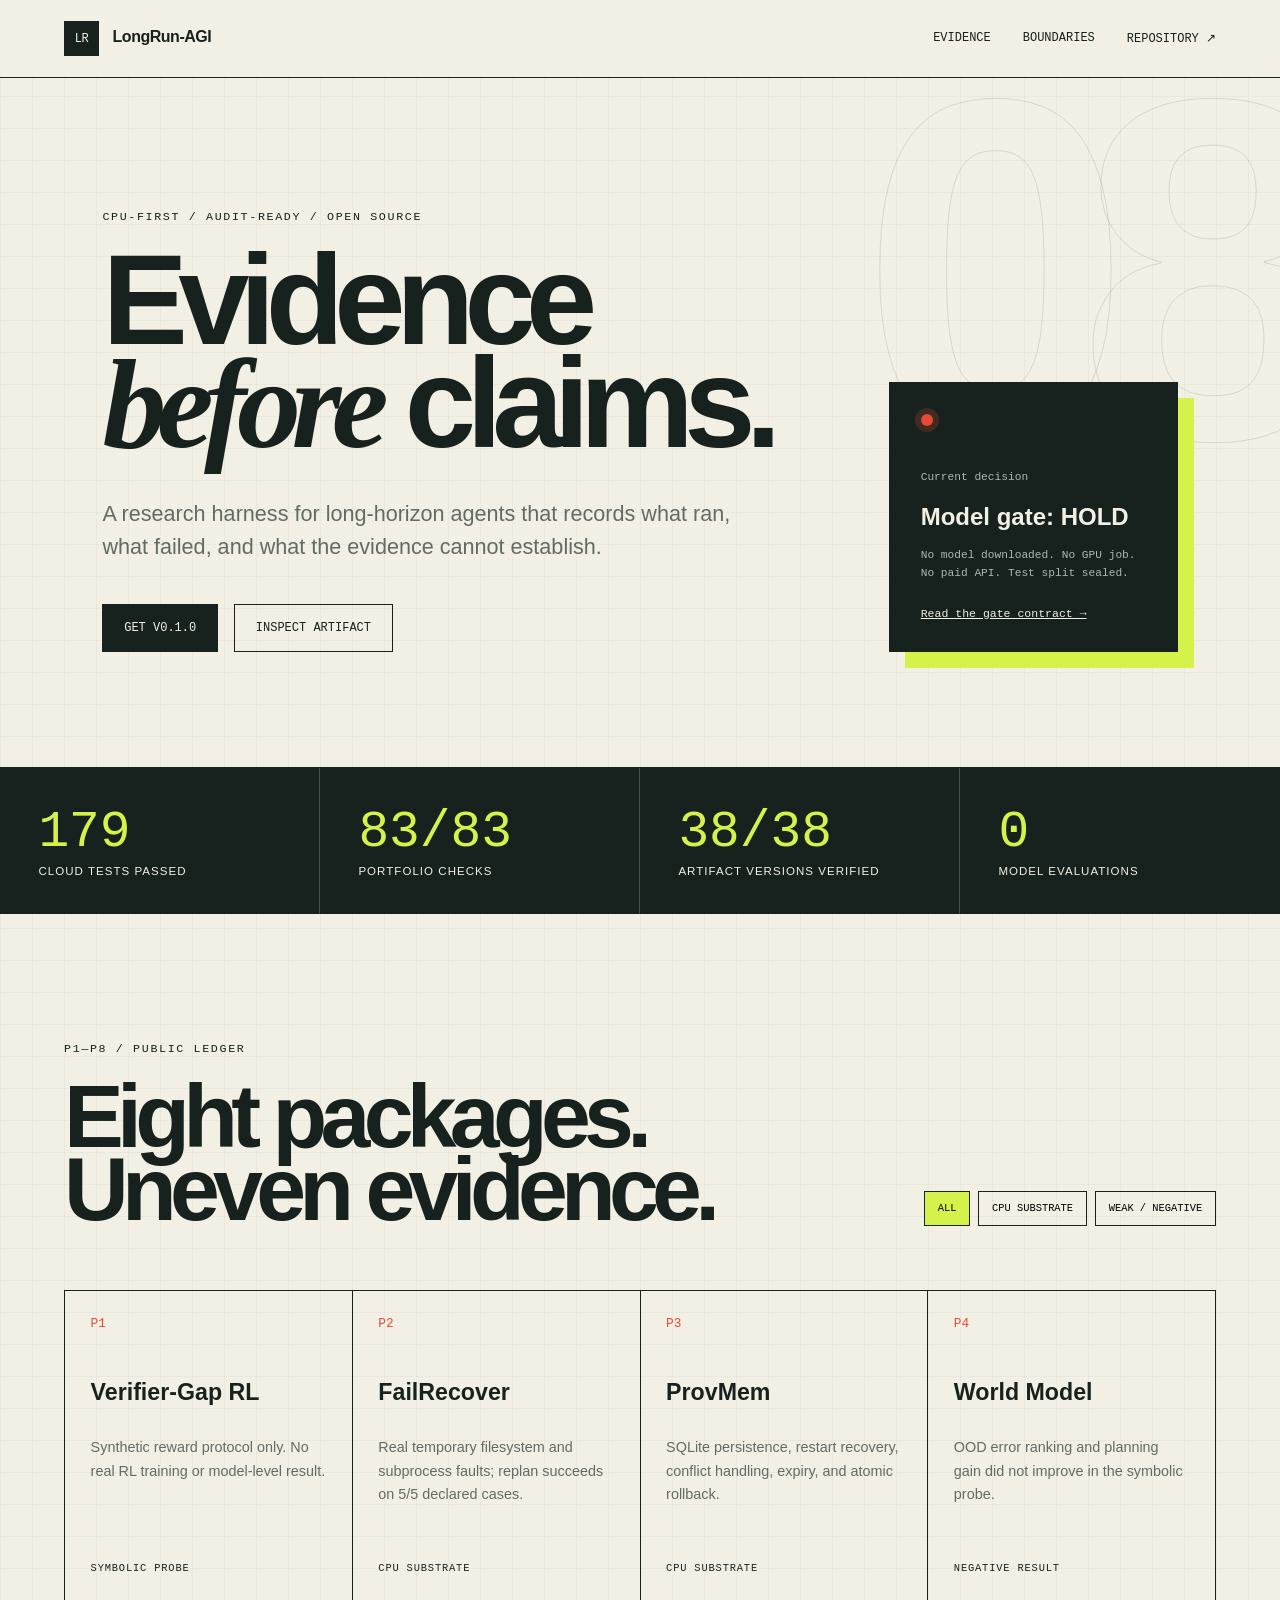
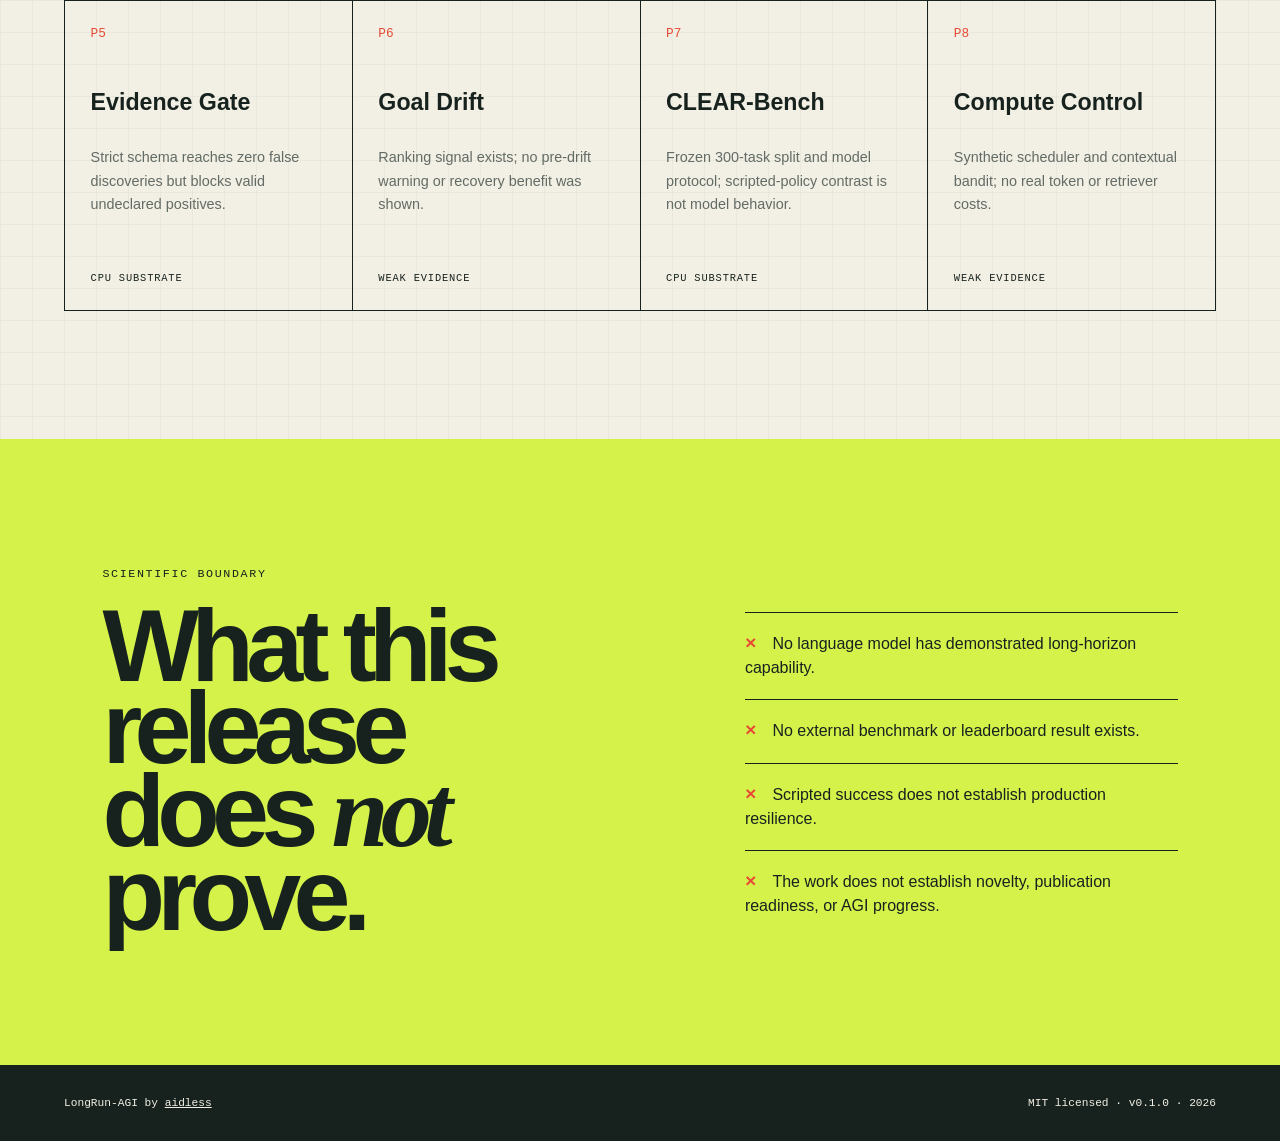
==== docs/index.html @ d06edd18 "docs: publish evidence dashboard and release governance" ====
<!doctype html>
<html lang="en">
<head>
  <meta charset="utf-8">
  <meta name="viewport" content="width=device-width, initial-scale=1">
  <meta name="description" content="Auditable evidence ledger for the LongRun-AGI CPU-first research harness.">
  <title>LongRun-AGI — Evidence before claims</title>
  <link rel="stylesheet" href="assets/site.css">
  <script src="assets/site.js" defer></script>
</head>
<body>
  <a class="skip-link" href="#main-content">Skip to evidence</a>
  <header class="site-header">
    <a class="wordmark" href="./" aria-label="LongRun-AGI home"><span>LR</span> LongRun-AGI</a>
    <nav aria-label="Primary navigation">
      <a href="#ledger">Evidence</a><a href="#boundary">Boundaries</a>
      <a href="https://github.com/aidless/longrun-agi">Repository ↗</a>
    </nav>
  </header>

  <main id="main-content">
    <section class="hero" aria-labelledby="hero-title">
      <div class="hero-copy">
        <p class="eyebrow">CPU-FIRST / AUDIT-READY / OPEN SOURCE</p>
        <h1 id="hero-title">Evidence<br><em>before</em> claims.</h1>
        <p class="dek">A research harness for long-horizon agents that records what ran, what failed, and what the evidence cannot establish.</p>
        <div class="hero-actions">
          <a class="button primary" href="https://github.com/aidless/longrun-agi/releases/tag/v0.1.0">Get v0.1.0</a>
          <a class="button" href="../artifacts/portfolio-v4/v1/artifact.json">Inspect artifact</a>
        </div>
      </div>
      <aside class="gate-card" aria-label="Current model gate">
        <div class="signal" aria-hidden="true"></div>
        <p>Current decision</p><strong>Model gate: HOLD</strong>
        <span>No model downloaded. No GPU job. No paid API. Test split sealed.</span>
        <a href="../MODEL-GATE.md">Read the gate contract →</a>
      </aside>
    </section>

    <section class="proof-strip" aria-label="Verification summary">
      <article><strong>179</strong><span>cloud tests passed</span></article>
      <article><strong>83/83</strong><span>portfolio checks</span></article>
      <article><strong>38/38</strong><span>artifact versions verified</span></article>
      <article><strong>0</strong><span>model evaluations</span></article>
    </section>

    <section class="ledger" id="ledger" aria-labelledby="ledger-title">
      <div class="section-heading">
        <div><p class="eyebrow">P1—P8 / PUBLIC LEDGER</p><h2 id="ledger-title">Eight packages.<br>Uneven evidence.</h2></div>
        <div class="filters" aria-label="Evidence filters">
          <button class="active" type="button" data-filter="all">All</button>
          <button type="button" data-filter="substrate">CPU substrate</button>
          <button type="button" data-filter="weak">Weak / negative</button>
        </div>
      </div>
      <div class="package-grid">
        <article class="package" data-package="P1" data-kind="weak"><span>P1</span><h3>Verifier-Gap RL</h3><p>Synthetic reward protocol only. No real RL training or model-level result.</p><b>SYMBOLIC PROBE</b></article>
        <article class="package" data-package="P2" data-kind="substrate"><span>P2</span><h3>FailRecover</h3><p>Real temporary filesystem and subprocess faults; replan succeeds on 5/5 declared cases.</p><b>CPU SUBSTRATE</b></article>
        <article class="package" data-package="P3" data-kind="substrate"><span>P3</span><h3>ProvMem</h3><p>SQLite persistence, restart recovery, conflict handling, expiry, and atomic rollback.</p><b>CPU SUBSTRATE</b></article>
        <article class="package" data-package="P4" data-kind="weak"><span>P4</span><h3>World Model</h3><p>OOD error ranking and planning gain did not improve in the symbolic probe.</p><b>NEGATIVE RESULT</b></article>
        <article class="package" data-package="P5" data-kind="substrate"><span>P5</span><h3>Evidence Gate</h3><p>Strict schema reaches zero false discoveries but blocks valid undeclared positives.</p><b>CPU SUBSTRATE</b></article>
        <article class="package" data-package="P6" data-kind="weak"><span>P6</span><h3>Goal Drift</h3><p>Ranking signal exists; no pre-drift warning or recovery benefit was shown.</p><b>WEAK EVIDENCE</b></article>
        <article class="package" data-package="P7" data-kind="substrate"><span>P7</span><h3>CLEAR-Bench</h3><p>Frozen 300-task split and model protocol; scripted-policy contrast is not model behavior.</p><b>CPU SUBSTRATE</b></article>
        <article class="package" data-package="P8" data-kind="weak"><span>P8</span><h3>Compute Control</h3><p>Synthetic scheduler and contextual bandit; no real token or retriever costs.</p><b>WEAK EVIDENCE</b></article>
      </div>
    </section>

    <section class="boundary" id="boundary" aria-labelledby="boundary-title">
      <div><p class="eyebrow">SCIENTIFIC BOUNDARY</p><h2 id="boundary-title">What this release<br>does <em>not</em> prove.</h2></div>
      <ul>
        <li>No language model has demonstrated long-horizon capability.</li>
        <li>No external benchmark or leaderboard result exists.</li>
        <li>Scripted success does not establish production resilience.</li>
        <li>The work does not establish novelty, publication readiness, or AGI progress.</li>
      </ul>
    </section>
  </main>

  <footer><span>LongRun-AGI by <a href="https://github.com/aidless">aidless</a></span><span>MIT licensed · v0.1.0 · 2026</span></footer>
</body>
</html>
---- docs/assets/site.css ----
:root{--ink:#17221e;--paper:#f2efe4;--acid:#d5f24b;--red:#e64a35;--line:#b8b9ae;--muted:#626b65;--mono:"IBM Plex Mono","Courier New",monospace;--sans:"Avenir Next","Trebuchet MS",sans-serif;--serif:Georgia,"Times New Roman",serif}
*{box-sizing:border-box}html{scroll-behavior:smooth}body{margin:0;color:var(--ink);background:var(--paper);font-family:var(--sans);background-image:linear-gradient(rgba(23,34,30,.035) 1px,transparent 1px),linear-gradient(90deg,rgba(23,34,30,.035) 1px,transparent 1px);background-size:32px 32px}a{color:inherit}.skip-link{position:fixed;left:1rem;top:-5rem;background:var(--acid);padding:.8rem;z-index:20}.skip-link:focus{top:1rem}.site-header{height:78px;border-bottom:1px solid var(--ink);display:flex;align-items:center;justify-content:space-between;padding:0 clamp(1.25rem,5vw,5rem);background:rgba(242,239,228,.9);backdrop-filter:blur(12px);position:sticky;top:0;z-index:10}.wordmark{font-weight:800;text-decoration:none;letter-spacing:-.03em}.wordmark span{display:inline-grid;place-items:center;background:var(--ink);color:var(--paper);width:35px;height:35px;margin-right:.6rem;font:500 .75rem var(--mono)}nav{display:flex;gap:2rem;font:500 .75rem var(--mono);text-transform:uppercase}nav a{text-decoration:none}nav a:hover{text-decoration:underline}.hero{min-height:690px;padding:clamp(4rem,9vw,8rem) clamp(1.25rem,8vw,9rem);display:grid;grid-template-columns:minmax(0,1.5fr) minmax(260px,.6fr);align-items:end;gap:4rem;border-bottom:1px solid var(--ink);position:relative;overflow:hidden}.hero:after{content:"08";position:absolute;right:-.03em;top:-.18em;font:700 clamp(15rem,38vw,34rem) var(--sans);letter-spacing:-.11em;color:transparent;-webkit-text-stroke:1px rgba(23,34,30,.12);z-index:-1}.eyebrow{font:500 .73rem var(--mono);letter-spacing:.14em;margin:0 0 1.5rem}.hero h1,.section-heading h2,.boundary h2{font-size:clamp(4rem,10vw,9rem);line-height:.81;letter-spacing:-.075em;margin:0}.hero h1 em,.boundary h2 em{font-family:var(--serif);font-weight:700}.dek{font-size:clamp(1rem,1.7vw,1.35rem);line-height:1.55;max-width:650px;margin:2.5rem 0;color:var(--muted)}.hero-actions{display:flex;gap:1rem;flex-wrap:wrap}.button{padding:1rem 1.3rem;border:1px solid var(--ink);font:500 .75rem var(--mono);text-transform:uppercase;text-decoration:none}.button.primary{background:var(--ink);color:var(--paper)}.button:hover{background:var(--acid);color:var(--ink)}.gate-card{background:var(--ink);color:var(--paper);padding:2rem;min-height:270px;display:flex;flex-direction:column;justify-content:flex-end;box-shadow:16px 16px 0 var(--acid)}.gate-card .signal{width:12px;height:12px;border-radius:50%;background:var(--red);box-shadow:0 0 0 6px rgba(230,74,53,.2);margin-bottom:auto}.gate-card p,.gate-card span{font:400 .7rem/1.6 var(--mono);color:#aeb7b1}.gate-card strong{font-size:1.5rem;margin:.3rem 0 1rem}.gate-card a{font:500 .72rem var(--mono);margin-top:1.5rem}.proof-strip{display:grid;grid-template-columns:repeat(4,1fr);background:var(--ink);color:var(--paper)}.proof-strip article{padding:2.2rem clamp(1rem,3vw,3rem);border-right:1px solid #44504b}.proof-strip article:last-child{border:0}.proof-strip strong{font:500 clamp(2rem,4vw,4rem) var(--mono);display:block;color:var(--acid)}.proof-strip span{font-size:.72rem;text-transform:uppercase;letter-spacing:.09em}.ledger{padding:8rem clamp(1.25rem,5vw,5rem)}.section-heading{display:flex;align-items:end;justify-content:space-between;gap:3rem;margin-bottom:4rem}.section-heading h2{font-size:clamp(3rem,7vw,6.4rem)}.filters{display:flex;gap:.5rem;flex-wrap:wrap}.filters button{border:1px solid var(--ink);background:transparent;padding:.65rem .8rem;font:500 .65rem var(--mono);text-transform:uppercase;cursor:pointer}.filters button.active,.filters button:hover{background:var(--acid)}.package-grid{display:grid;grid-template-columns:repeat(4,1fr);border-top:1px solid var(--ink);border-left:1px solid var(--ink)}.package{min-height:310px;padding:1.6rem;border-right:1px solid var(--ink);border-bottom:1px solid var(--ink);display:flex;flex-direction:column;transition:background .25s,transform .25s}.package:hover{background:#fffdf2;transform:translateY(-4px)}.package[hidden]{display:none}.package>span{font:500 .8rem var(--mono);color:var(--red)}.package h3{font-size:1.45rem;margin:3rem 0 1rem}.package p{color:var(--muted);font-size:.9rem;line-height:1.6}.package b{margin-top:auto;font:500 .65rem var(--mono);letter-spacing:.08em}.boundary{background:var(--acid);padding:8rem clamp(1.25rem,8vw,9rem);display:grid;grid-template-columns:1.3fr 1fr;gap:5rem;align-items:end}.boundary h2{font-size:clamp(3.5rem,8vw,7rem)}.boundary ul{list-style:none;padding:0;margin:0}.boundary li{border-top:1px solid var(--ink);padding:1.2rem 0;font-size:1rem;line-height:1.5}.boundary li:before{content:"×";color:var(--red);font:700 1.2rem var(--mono);margin-right:1rem}footer{background:var(--ink);color:var(--paper);padding:2rem clamp(1.25rem,5vw,5rem);display:flex;justify-content:space-between;font:400 .7rem var(--mono)}
@media(max-width:900px){nav a:not(:last-child){display:none}.hero{grid-template-columns:1fr;align-items:center}.gate-card{max-width:480px}.proof-strip{grid-template-columns:repeat(2,1fr)}.package-grid{grid-template-columns:repeat(2,1fr)}.section-heading,.boundary{grid-template-columns:1fr;display:grid}.filters{margin-top:1rem}}
@media(max-width:560px){.site-header{height:64px}.hero{padding-top:5rem;min-height:auto}.hero h1{font-size:3.8rem}.proof-strip,.package-grid{grid-template-columns:1fr}.proof-strip article{border-right:0;border-bottom:1px solid #44504b}.ledger,.boundary{padding-top:5rem;padding-bottom:5rem}.package{min-height:260px}footer{gap:1rem;flex-direction:column}}
@media(prefers-reduced-motion:reduce){html{scroll-behavior:auto}*,*:before,*:after{animation:none!important;transition:none!important}}
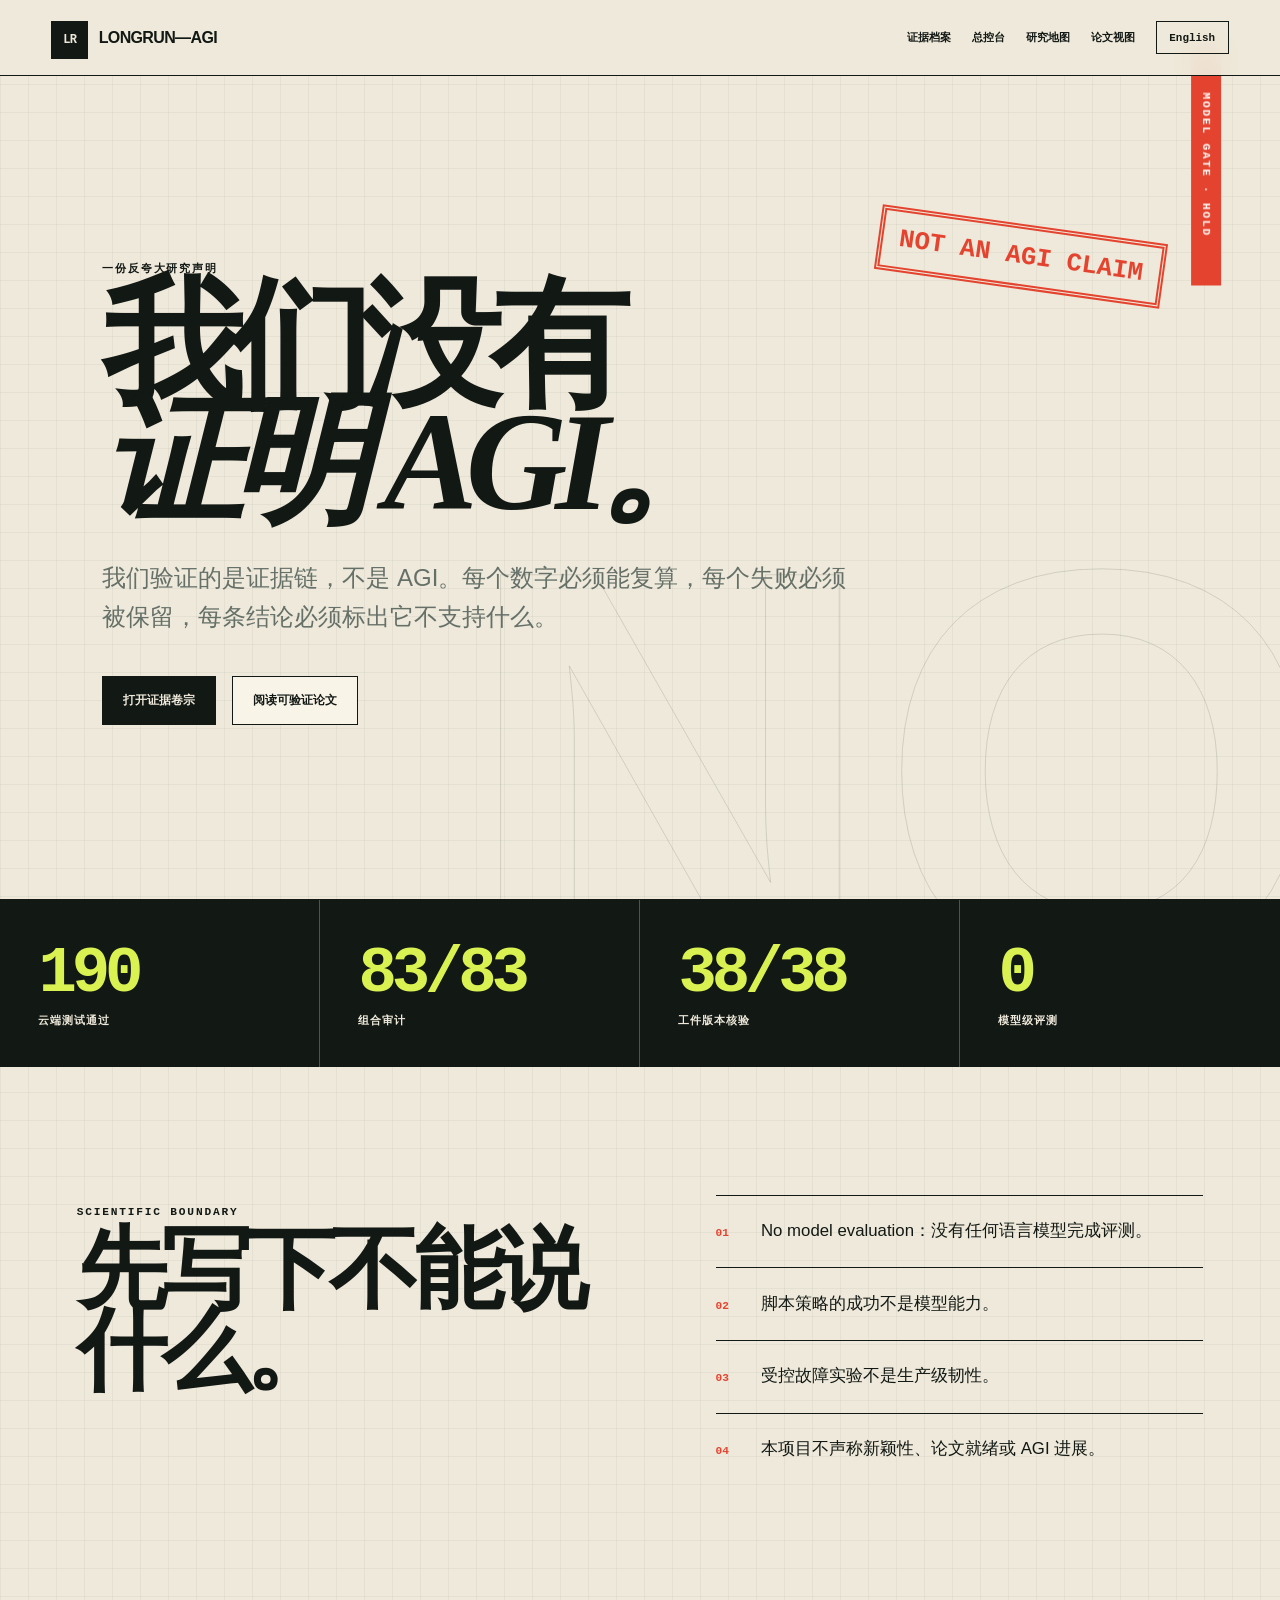
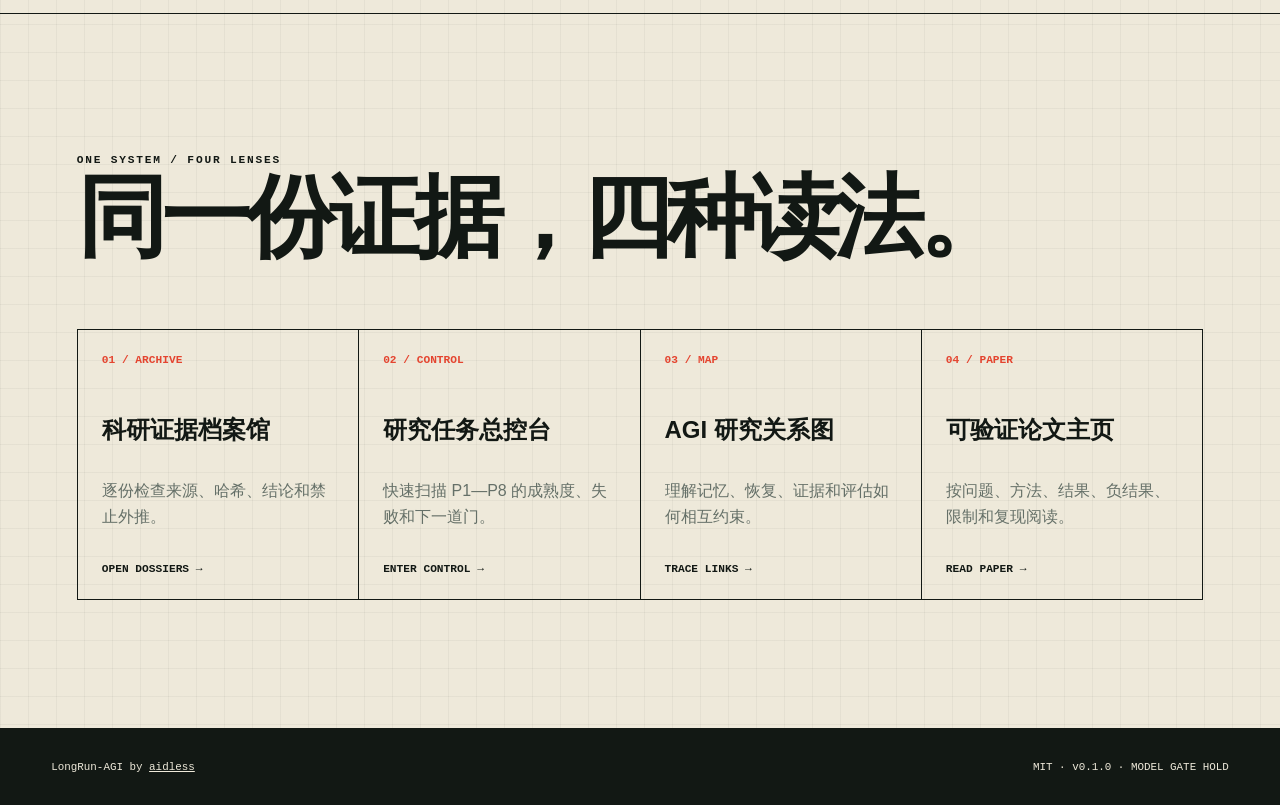
==== commit e5c09a71: "feat: build bilingual LongRun research OS" ====
--- a/docs/index.html
+++ b/docs/index.html
@@ -1,81 +1,6 @@
-<!doctype html>
-<html lang="en">
-<head>
-  <meta charset="utf-8">
-  <meta name="viewport" content="width=device-width, initial-scale=1">
-  <meta name="description" content="Auditable evidence ledger for the LongRun-AGI CPU-first research harness.">
-  <title>LongRun-AGI — Evidence before claims</title>
-  <link rel="stylesheet" href="assets/site.css">
-  <script src="assets/site.js" defer></script>
-</head>
-<body>
-  <a class="skip-link" href="#main-content">Skip to evidence</a>
-  <header class="site-header">
-    <a class="wordmark" href="./" aria-label="LongRun-AGI home"><span>LR</span> LongRun-AGI</a>
-    <nav aria-label="Primary navigation">
-      <a href="#ledger">Evidence</a><a href="#boundary">Boundaries</a>
-      <a href="https://github.com/aidless/longrun-agi">Repository ↗</a>
-    </nav>
-  </header>
-
-  <main id="main-content">
-    <section class="hero" aria-labelledby="hero-title">
-      <div class="hero-copy">
-        <p class="eyebrow">CPU-FIRST / AUDIT-READY / OPEN SOURCE</p>
-        <h1 id="hero-title">Evidence<br><em>before</em> claims.</h1>
-        <p class="dek">A research harness for long-horizon agents that records what ran, what failed, and what the evidence cannot establish.</p>
-        <div class="hero-actions">
-          <a class="button primary" href="https://github.com/aidless/longrun-agi/releases/tag/v0.1.0">Get v0.1.0</a>
-          <a class="button" href="../artifacts/portfolio-v4/v1/artifact.json">Inspect artifact</a>
-        </div>
-      </div>
-      <aside class="gate-card" aria-label="Current model gate">
-        <div class="signal" aria-hidden="true"></div>
-        <p>Current decision</p><strong>Model gate: HOLD</strong>
-        <span>No model downloaded. No GPU job. No paid API. Test split sealed.</span>
-        <a href="../MODEL-GATE.md">Read the gate contract →</a>
-      </aside>
-    </section>
-
-    <section class="proof-strip" aria-label="Verification summary">
-      <article><strong>179</strong><span>cloud tests passed</span></article>
-      <article><strong>83/83</strong><span>portfolio checks</span></article>
-      <article><strong>38/38</strong><span>artifact versions verified</span></article>
-      <article><strong>0</strong><span>model evaluations</span></article>
-    </section>
-
-    <section class="ledger" id="ledger" aria-labelledby="ledger-title">
-      <div class="section-heading">
-        <div><p class="eyebrow">P1—P8 / PUBLIC LEDGER</p><h2 id="ledger-title">Eight packages.<br>Uneven evidence.</h2></div>
-        <div class="filters" aria-label="Evidence filters">
-          <button class="active" type="button" data-filter="all">All</button>
-          <button type="button" data-filter="substrate">CPU substrate</button>
-          <button type="button" data-filter="weak">Weak / negative</button>
-        </div>
-      </div>
-      <div class="package-grid">
-        <article class="package" data-package="P1" data-kind="weak"><span>P1</span><h3>Verifier-Gap RL</h3><p>Synthetic reward protocol only. No real RL training or model-level result.</p><b>SYMBOLIC PROBE</b></article>
-        <article class="package" data-package="P2" data-kind="substrate"><span>P2</span><h3>FailRecover</h3><p>Real temporary filesystem and subprocess faults; replan succeeds on 5/5 declared cases.</p><b>CPU SUBSTRATE</b></article>
-        <article class="package" data-package="P3" data-kind="substrate"><span>P3</span><h3>ProvMem</h3><p>SQLite persistence, restart recovery, conflict handling, expiry, and atomic rollback.</p><b>CPU SUBSTRATE</b></article>
-        <article class="package" data-package="P4" data-kind="weak"><span>P4</span><h3>World Model</h3><p>OOD error ranking and planning gain did not improve in the symbolic probe.</p><b>NEGATIVE RESULT</b></article>
-        <article class="package" data-package="P5" data-kind="substrate"><span>P5</span><h3>Evidence Gate</h3><p>Strict schema reaches zero false discoveries but blocks valid undeclared positives.</p><b>CPU SUBSTRATE</b></article>
-        <article class="package" data-package="P6" data-kind="weak"><span>P6</span><h3>Goal Drift</h3><p>Ranking signal exists; no pre-drift warning or recovery benefit was shown.</p><b>WEAK EVIDENCE</b></article>
-        <article class="package" data-package="P7" data-kind="substrate"><span>P7</span><h3>CLEAR-Bench</h3><p>Frozen 300-task split and model protocol; scripted-policy contrast is not model behavior.</p><b>CPU SUBSTRATE</b></article>
-        <article class="package" data-package="P8" data-kind="weak"><span>P8</span><h3>Compute Control</h3><p>Synthetic scheduler and contextual bandit; no real token or retriever costs.</p><b>WEAK EVIDENCE</b></article>
-      </div>
-    </section>
-
-    <section class="boundary" id="boundary" aria-labelledby="boundary-title">
-      <div><p class="eyebrow">SCIENTIFIC BOUNDARY</p><h2 id="boundary-title">What this release<br>does <em>not</em> prove.</h2></div>
-      <ul>
-        <li>No language model has demonstrated long-horizon capability.</li>
-        <li>No external benchmark or leaderboard result exists.</li>
-        <li>Scripted success does not establish production resilience.</li>
-        <li>The work does not establish novelty, publication readiness, or AGI progress.</li>
-      </ul>
-    </section>
-  </main>
-
-  <footer><span>LongRun-AGI by <a href="https://github.com/aidless">aidless</a></span><span>MIT licensed · v0.1.0 · 2026</span></footer>
-</body>
-</html>
+<!doctype html><html lang="zh-CN"><head><meta charset="utf-8"><meta name="viewport" content="width=device-width,initial-scale=1"><meta name="description" content="LongRun-AGI 可验证研究操作系统"><title>LongRun-AGI｜我们没有证明 AGI</title><link rel="stylesheet" href="assets/site.css"><script src="assets/evidence.js" defer></script><script src="assets/site.js" defer></script></head><body data-page="home"><a class="skip-link" href="#main" data-zh="跳到正文" data-en="Skip to content">跳到正文</a>
+<header class="topbar"><a class="brand" href="./"><b>LR</b>LONGRUN—AGI</a><nav class="nav" aria-label="主导航"><a href="archive/" data-zh="证据档案" data-en="Archive">证据档案</a><a href="control/" data-zh="总控台" data-en="Control">总控台</a><a href="map/" data-zh="研究地图" data-en="Map">研究地图</a><a href="paper/" data-zh="论文视图" data-en="Paper">论文视图</a><button class="lang" type="button" data-lang-toggle>English</button></nav></header><div class="gate-ribbon">MODEL GATE · HOLD</div>
+<main id="main"><section class="hero"><div class="stamp">NOT AN AGI CLAIM</div><div class="hero-copy"><p class="kicker" data-zh="一份反夸大研究声明" data-en="An anti-hype research statement">一份反夸大研究声明</p><h1 class="display"><span data-zh="我们没有" data-en="We did not">我们没有</span><br><em data-zh="证明 AGI。" data-en="prove AGI.">证明 AGI。</em></h1><p class="lede" data-zh="我们验证的是证据链，不是 AGI。每个数字必须能复算，每个失败必须被保留，每条结论必须标出它不支持什么。" data-en="We verify evidence chains, not AGI. Every number must be recomputable, every failure retained, and every claim bounded by what it cannot support.">我们验证的是证据链，不是 AGI。每个数字必须能复算，每个失败必须被保留，每条结论必须标出它不支持什么。</p><div class="actions"><a class="action primary" href="archive/" data-zh="打开证据卷宗" data-en="Open evidence dossiers">打开证据卷宗</a><a class="action" href="paper/" data-zh="阅读可验证论文" data-en="Read verifiable paper">阅读可验证论文</a></div></div></section>
+<section class="metrics" aria-label="验证摘要"><article class="metric"><strong>190</strong><span data-zh="云端测试通过" data-en="cloud tests passed">云端测试通过</span></article><article class="metric"><strong>83/83</strong><span data-zh="组合审计" data-en="portfolio checks">组合审计</span></article><article class="metric"><strong>38/38</strong><span data-zh="工件版本核验" data-en="artifact versions">工件版本核验</span></article><article class="metric"><strong>0</strong><span data-zh="模型级评测" data-en="model evaluations">模型级评测</span></article></section>
+<section class="section manifesto"><div><p class="kicker">SCIENTIFIC BOUNDARY</p><h2 data-zh="先写下不能说什么。" data-en="Write down what cannot be claimed first.">先写下不能说什么。</h2></div><ol><li><span data-zh="No model evaluation：没有任何语言模型完成评测。" data-en="No model evaluation has been completed.">No model evaluation：没有任何语言模型完成评测。</span></li><li><span data-zh="脚本策略的成功不是模型能力。" data-en="Scripted-policy success is not model capability.">脚本策略的成功不是模型能力。</span></li><li><span data-zh="受控故障实验不是生产级韧性。" data-en="Controlled faults do not establish production resilience.">受控故障实验不是生产级韧性。</span></li><li><span data-zh="本项目不声称新颖性、论文就绪或 AGI 进展。" data-en="This project claims no novelty, publication readiness, or AGI progress.">本项目不声称新颖性、论文就绪或 AGI 进展。</span></li></ol></section>
+<section class="section"><div class="section-head"><div><p class="kicker">ONE SYSTEM / FOUR LENSES</p><h2 data-zh="同一份证据，四种读法。" data-en="One evidence base. Four ways in.">同一份证据，四种读法。</h2></div></div><div class="route-grid"><a class="route" href="archive/"><span class="num">01 / ARCHIVE</span><h3 data-zh="科研证据档案馆" data-en="Evidence archive">科研证据档案馆</h3><p data-zh="逐份检查来源、哈希、结论和禁止外推。" data-en="Inspect sources, hashes, findings, and prohibited extrapolations.">逐份检查来源、哈希、结论和禁止外推。</p><b>OPEN DOSSIERS →</b></a><a class="route" href="control/"><span class="num">02 / CONTROL</span><h3 data-zh="研究任务总控台" data-en="Mission control">研究任务总控台</h3><p data-zh="快速扫描 P1—P8 的成熟度、失败和下一道门。" data-en="Scan maturity, failures, and the next gate across P1—P8.">快速扫描 P1—P8 的成熟度、失败和下一道门。</p><b>ENTER CONTROL →</b></a><a class="route" href="map/"><span class="num">03 / MAP</span><h3 data-zh="AGI 研究关系图" data-en="Research map">AGI 研究关系图</h3><p data-zh="理解记忆、恢复、证据和评估如何相互约束。" data-en="See how memory, recovery, evidence, and evaluation constrain one another.">理解记忆、恢复、证据和评估如何相互约束。</p><b>TRACE LINKS →</b></a><a class="route" href="paper/"><span class="num">04 / PAPER</span><h3 data-zh="可验证论文主页" data-en="Verifiable paper">可验证论文主页</h3><p data-zh="按问题、方法、结果、负结果、限制和复现阅读。" data-en="Read problem, method, results, negatives, limits, and reproduction.">按问题、方法、结果、负结果、限制和复现阅读。</p><b>READ PAPER →</b></a></div></section></main><footer><span>LongRun-AGI by <a href="https://github.com/aidless">aidless</a></span><span>MIT · v0.1.0 · MODEL GATE HOLD</span></footer></body></html>
--- a/docs/assets/site.css
+++ b/docs/assets/site.css
@@ -1,5 +1 @@
-:root{--ink:#17221e;--paper:#f2efe4;--acid:#d5f24b;--red:#e64a35;--line:#b8b9ae;--muted:#626b65;--mono:"IBM Plex Mono","Courier New",monospace;--sans:"Avenir Next","Trebuchet MS",sans-serif;--serif:Georgia,"Times New Roman",serif}
-*{box-sizing:border-box}html{scroll-behavior:smooth}body{margin:0;color:var(--ink);background:var(--paper);font-family:var(--sans);background-image:linear-gradient(rgba(23,34,30,.035) 1px,transparent 1px),linear-gradient(90deg,rgba(23,34,30,.035) 1px,transparent 1px);background-size:32px 32px}a{color:inherit}.skip-link{position:fixed;left:1rem;top:-5rem;background:var(--acid);padding:.8rem;z-index:20}.skip-link:focus{top:1rem}.site-header{height:78px;border-bottom:1px solid var(--ink);display:flex;align-items:center;justify-content:space-between;padding:0 clamp(1.25rem,5vw,5rem);background:rgba(242,239,228,.9);backdrop-filter:blur(12px);position:sticky;top:0;z-index:10}.wordmark{font-weight:800;text-decoration:none;letter-spacing:-.03em}.wordmark span{display:inline-grid;place-items:center;background:var(--ink);color:var(--paper);width:35px;height:35px;margin-right:.6rem;font:500 .75rem var(--mono)}nav{display:flex;gap:2rem;font:500 .75rem var(--mono);text-transform:uppercase}nav a{text-decoration:none}nav a:hover{text-decoration:underline}.hero{min-height:690px;padding:clamp(4rem,9vw,8rem) clamp(1.25rem,8vw,9rem);display:grid;grid-template-columns:minmax(0,1.5fr) minmax(260px,.6fr);align-items:end;gap:4rem;border-bottom:1px solid var(--ink);position:relative;overflow:hidden}.hero:after{content:"08";position:absolute;right:-.03em;top:-.18em;font:700 clamp(15rem,38vw,34rem) var(--sans);letter-spacing:-.11em;color:transparent;-webkit-text-stroke:1px rgba(23,34,30,.12);z-index:-1}.eyebrow{font:500 .73rem var(--mono);letter-spacing:.14em;margin:0 0 1.5rem}.hero h1,.section-heading h2,.boundary h2{font-size:clamp(4rem,10vw,9rem);line-height:.81;letter-spacing:-.075em;margin:0}.hero h1 em,.boundary h2 em{font-family:var(--serif);font-weight:700}.dek{font-size:clamp(1rem,1.7vw,1.35rem);line-height:1.55;max-width:650px;margin:2.5rem 0;color:var(--muted)}.hero-actions{display:flex;gap:1rem;flex-wrap:wrap}.button{padding:1rem 1.3rem;border:1px solid var(--ink);font:500 .75rem var(--mono);text-transform:uppercase;text-decoration:none}.button.primary{background:var(--ink);color:var(--paper)}.button:hover{background:var(--acid);color:var(--ink)}.gate-card{background:var(--ink);color:var(--paper);padding:2rem;min-height:270px;display:flex;flex-direction:column;justify-content:flex-end;box-shadow:16px 16px 0 var(--acid)}.gate-card .signal{width:12px;height:12px;border-radius:50%;background:var(--red);box-shadow:0 0 0 6px rgba(230,74,53,.2);margin-bottom:auto}.gate-card p,.gate-card span{font:400 .7rem/1.6 var(--mono);color:#aeb7b1}.gate-card strong{font-size:1.5rem;margin:.3rem 0 1rem}.gate-card a{font:500 .72rem var(--mono);margin-top:1.5rem}.proof-strip{display:grid;grid-template-columns:repeat(4,1fr);background:var(--ink);color:var(--paper)}.proof-strip article{padding:2.2rem clamp(1rem,3vw,3rem);border-right:1px solid #44504b}.proof-strip article:last-child{border:0}.proof-strip strong{font:500 clamp(2rem,4vw,4rem) var(--mono);display:block;color:var(--acid)}.proof-strip span{font-size:.72rem;text-transform:uppercase;letter-spacing:.09em}.ledger{padding:8rem clamp(1.25rem,5vw,5rem)}.section-heading{display:flex;align-items:end;justify-content:space-between;gap:3rem;margin-bottom:4rem}.section-heading h2{font-size:clamp(3rem,7vw,6.4rem)}.filters{display:flex;gap:.5rem;flex-wrap:wrap}.filters button{border:1px solid var(--ink);background:transparent;padding:.65rem .8rem;font:500 .65rem var(--mono);text-transform:uppercase;cursor:pointer}.filters button.active,.filters button:hover{background:var(--acid)}.package-grid{display:grid;grid-template-columns:repeat(4,1fr);border-top:1px solid var(--ink);border-left:1px solid var(--ink)}.package{min-height:310px;padding:1.6rem;border-right:1px solid var(--ink);border-bottom:1px solid var(--ink);display:flex;flex-direction:column;transition:background .25s,transform .25s}.package:hover{background:#fffdf2;transform:translateY(-4px)}.package[hidden]{display:none}.package>span{font:500 .8rem var(--mono);color:var(--red)}.package h3{font-size:1.45rem;margin:3rem 0 1rem}.package p{color:var(--muted);font-size:.9rem;line-height:1.6}.package b{margin-top:auto;font:500 .65rem var(--mono);letter-spacing:.08em}.boundary{background:var(--acid);padding:8rem clamp(1.25rem,8vw,9rem);display:grid;grid-template-columns:1.3fr 1fr;gap:5rem;align-items:end}.boundary h2{font-size:clamp(3.5rem,8vw,7rem)}.boundary ul{list-style:none;padding:0;margin:0}.boundary li{border-top:1px solid var(--ink);padding:1.2rem 0;font-size:1rem;line-height:1.5}.boundary li:before{content:"×";color:var(--red);font:700 1.2rem var(--mono);margin-right:1rem}footer{background:var(--ink);color:var(--paper);padding:2rem clamp(1.25rem,5vw,5rem);display:flex;justify-content:space-between;font:400 .7rem var(--mono)}
-@media(max-width:900px){nav a:not(:last-child){display:none}.hero{grid-template-columns:1fr;align-items:center}.gate-card{max-width:480px}.proof-strip{grid-template-columns:repeat(2,1fr)}.package-grid{grid-template-columns:repeat(2,1fr)}.section-heading,.boundary{grid-template-columns:1fr;display:grid}.filters{margin-top:1rem}}
-@media(max-width:560px){.site-header{height:64px}.hero{padding-top:5rem;min-height:auto}.hero h1{font-size:3.8rem}.proof-strip,.package-grid{grid-template-columns:1fr}.proof-strip article{border-right:0;border-bottom:1px solid #44504b}.ledger,.boundary{padding-top:5rem;padding-bottom:5rem}.package{min-height:260px}footer{gap:1rem;flex-direction:column}}
-@media(prefers-reduced-motion:reduce){html{scroll-behavior:auto}*,*:before,*:after{animation:none!important;transition:none!important}}
+:root{--paper:#eee9da;--paper2:#f8f4e8;--ink:#121814;--muted:#657068;--red:#e4442f;--green:#2d7052;--acid:#d9f252;--line:#a7aa9f;--shadow:6px 6px 0 var(--ink);--mono:"IBM Plex Mono","Courier New",monospace;--sans:"Avenir Next","Trebuchet MS",sans-serif;--serif:Georgia,"Times New Roman",serif}*{box-sizing:border-box}html{scroll-behavior:smooth}body{margin:0;background:var(--paper);color:var(--ink);font-family:var(--sans);background-image:linear-gradient(rgba(18,24,20,.045) 1px,transparent 1px),linear-gradient(90deg,rgba(18,24,20,.045) 1px,transparent 1px);background-size:28px 28px}a{color:inherit}button{color:inherit}.skip-link{position:fixed;left:1rem;top:-5rem;background:var(--acid);padding:.8rem 1rem;z-index:99}.skip-link:focus{top:1rem}:focus-visible{outline:3px solid var(--red);outline-offset:4px}.topbar{height:76px;display:flex;align-items:center;justify-content:space-between;padding:0 clamp(1rem,4vw,4rem);border-bottom:1px solid var(--ink);background:rgba(238,233,218,.94);backdrop-filter:blur(12px);position:sticky;top:0;z-index:20}.brand{text-decoration:none;font-weight:800;letter-spacing:-.04em}.brand b{background:var(--ink);color:var(--paper);font:700 .75rem var(--mono);padding:.75rem;margin-right:.65rem}.nav{display:flex;gap:1.3rem;align-items:center;font:700 .68rem var(--mono);text-transform:uppercase}.nav a{text-decoration:none}.nav a[aria-current="page"],.nav a:hover{text-decoration:underline;text-decoration-thickness:2px;text-underline-offset:7px}.lang{border:1px solid var(--ink);background:transparent;padding:.6rem .8rem;font:700 .68rem var(--mono);cursor:pointer}.gate-ribbon{position:fixed;right:-47px;top:150px;rotate:90deg;background:var(--red);color:white;padding:.55rem 3rem;font:700 .7rem var(--mono);letter-spacing:.16em;z-index:15}.kicker{font:700 .7rem var(--mono);letter-spacing:.16em;text-transform:uppercase}.display{font:900 clamp(4rem,11vw,10rem)/.82 var(--sans);letter-spacing:-.085em;margin:0}.display em,.serif{font-family:var(--serif);font-weight:700}.hero{min-height:calc(100vh - 76px);padding:clamp(4rem,9vw,9rem) clamp(1.2rem,8vw,9rem);display:grid;align-content:center;position:relative;overflow:hidden;border-bottom:1px solid var(--ink)}.hero:after{content:"NO";position:absolute;right:-.08em;bottom:-.28em;font:900 clamp(16rem,45vw,42rem)/1 var(--sans);color:transparent;-webkit-text-stroke:1px rgba(18,24,20,.13);z-index:-1}.hero-copy{max-width:1050px}.hero .lede{font-size:clamp(1.1rem,2vw,1.5rem);line-height:1.6;max-width:750px;color:var(--muted);margin:2.5rem 0}.actions{display:flex;gap:1rem;flex-wrap:wrap}.action{border:1px solid var(--ink);padding:1rem 1.25rem;font:700 .72rem var(--mono);text-transform:uppercase;text-decoration:none;background:var(--paper2)}.action.primary{background:var(--ink);color:var(--paper)}.action:hover{background:var(--acid);color:var(--ink)}.stamp{position:absolute;right:9%;top:18%;border:5px double var(--red);color:var(--red);font:900 clamp(1rem,2vw,1.6rem) var(--mono);padding:.8rem 1rem;rotate:8deg;text-transform:uppercase}.metrics{display:grid;grid-template-columns:repeat(4,1fr);background:var(--ink);color:var(--paper)}.metric{padding:2.4rem clamp(1rem,3vw,3rem);border-right:1px solid #4b554f}.metric:last-child{border:0}.metric strong{display:block;color:var(--acid);font:700 clamp(2rem,5vw,4.8rem) var(--mono);letter-spacing:-.08em}.metric span{font:700 .66rem var(--mono);letter-spacing:.09em;text-transform:uppercase}.section{padding:clamp(5rem,10vw,10rem) clamp(1.2rem,6vw,6rem);border-bottom:1px solid var(--ink)}.section-head{display:flex;justify-content:space-between;align-items:end;gap:3rem;margin-bottom:4rem}.section h1,.section h2{font-size:clamp(3rem,7vw,7rem);line-height:.9;letter-spacing:-.065em;margin:.5rem 0}.manifesto{display:grid;grid-template-columns:1.1fr 1fr;gap:clamp(3rem,8vw,9rem);align-items:start}.manifesto ol{list-style:none;padding:0;margin:0;counter-reset:claim}.manifesto li{counter-increment:claim;border-top:1px solid var(--ink);padding:1.4rem 0;font-size:1.05rem;line-height:1.6}.manifesto li:before{content:"0" counter(claim);font:700 .7rem var(--mono);color:var(--red);margin-right:2rem}.route-grid{display:grid;grid-template-columns:repeat(4,1fr);border-top:1px solid var(--ink);border-left:1px solid var(--ink)}.route{min-height:270px;padding:1.5rem;border-right:1px solid var(--ink);border-bottom:1px solid var(--ink);text-decoration:none;display:flex;flex-direction:column}.route .num{font:700 .7rem var(--mono);color:var(--red)}.route h3{font-size:1.5rem;margin:3rem 0 1rem}.route p{color:var(--muted);line-height:1.6}.route b{margin-top:auto;font:700 .7rem var(--mono)}.route:hover{background:var(--acid)}.subhero{padding:clamp(5rem,10vw,9rem) clamp(1.2rem,6vw,6rem) 4rem;border-bottom:1px solid var(--ink)}.subhero p{max-width:760px;color:var(--muted);font-size:1.15rem;line-height:1.7}.filters{display:flex;gap:.6rem;flex-wrap:wrap}.filters button{background:transparent;border:1px solid var(--ink);padding:.65rem .85rem;font:700 .65rem var(--mono);cursor:pointer}.filters button.active,.filters button:hover{background:var(--acid)}.dossiers{display:grid;grid-template-columns:repeat(2,1fr);gap:1px;background:var(--ink);border:1px solid var(--ink)}.dossier{background:var(--paper2);padding:2rem;min-height:410px;display:flex;flex-direction:column}.dossier header{display:flex;justify-content:space-between;align-items:start}.file-id{font:700 .72rem var(--mono);color:var(--red)}.status{font:700 .62rem var(--mono);padding:.4rem .55rem;border:1px solid currentColor}.status.verified{color:var(--green)}.status.weak,.status.negative{color:var(--red)}.dossier h2{font-size:2.2rem;margin:2rem 0 .7rem}.dossier .finding{font-family:var(--serif);font-size:1.25rem;line-height:1.5}.evidence-row{border-top:1px solid var(--line);padding-top:1rem;margin-top:auto;display:grid;gap:.8rem;font:400 .72rem/1.5 var(--mono)}.hash{word-break:break-all;color:var(--muted)}.unsupported{background:#f2d9d0;padding:.8rem;border-left:4px solid var(--red)}.control-shell{background:#111814;color:#e9eddf;min-height:100vh}.control-shell .topbar{background:rgba(17,24,20,.94);border-color:#5e6861}.control-shell .lang{border-color:#e9eddf}.control-grid{display:grid;grid-template-columns:repeat(4,1fr);gap:1px;background:#526058;border:1px solid #526058}.module{background:#17211c;padding:1.4rem;min-height:245px;position:relative;overflow:hidden}.module:after{content:"";position:absolute;inset:auto 0 0;height:3px;background:var(--status,var(--acid))}.module[data-kind="weak"],.module[data-kind="negative"]{--status:var(--red)}.module small{font:700 .67rem var(--mono);color:#8fa097}.module h2{font-size:1.3rem;margin:2.2rem 0 .7rem}.module .reading{font:700 1.9rem var(--mono);color:var(--acid)}.module p{font-size:.83rem;color:#aebbb3;line-height:1.5}.pulse{display:inline-block;width:8px;height:8px;border-radius:50%;background:var(--status,var(--acid));box-shadow:0 0 0 5px color-mix(in srgb,var(--status,var(--acid)) 20%,transparent)}.telemetry{display:grid;grid-template-columns:2fr 1fr;gap:1px;background:#526058;border:1px solid #526058;margin-bottom:1px}.telemetry>div{background:#17211c;padding:2rem}.bar{height:6px;background:#38453e;margin-top:1.5rem}.bar i{display:block;height:100%;background:var(--acid);width:var(--value)}.map-wrap{padding:3rem clamp(1rem,5vw,5rem) 6rem}.research-map{position:relative;min-height:700px;border:1px solid var(--ink);background:var(--paper2);overflow:hidden}.research-map svg{position:absolute;inset:0;width:100%;height:100%;pointer-events:none}.research-map line{stroke:var(--line);stroke-width:1.5;stroke-dasharray:7 7}.node{position:absolute;left:var(--x);top:var(--y);translate:-50% -50%;width:140px;min-height:90px;border:1px solid var(--ink);background:var(--paper);padding:1rem;text-align:left;cursor:pointer;box-shadow:4px 4px 0 var(--ink)}.node b{display:block;font:700 .72rem var(--mono);color:var(--red);margin-bottom:.5rem}.node.selected,.node:hover{background:var(--acid);translate:-50% calc(-50% - 5px)}.map-detail{position:absolute;left:50%;top:50%;translate:-50% -50%;width:220px;height:220px;border-radius:50%;background:var(--ink);color:var(--paper);display:grid;place-items:center;text-align:center;padding:2rem;font-family:var(--serif);font-size:1.2rem}.mobile-path{display:none}.paper-layout{display:grid;grid-template-columns:240px minmax(0,760px);gap:clamp(3rem,8vw,9rem);align-items:start;max-width:1200px;margin:auto}.paper-nav{position:sticky;top:110px;display:grid;gap:1rem;font:700 .7rem var(--mono)}.paper-nav a{text-decoration:none}.paper-body section{padding:0 0 5rem}.paper-body h2{font-size:2.8rem;margin:0 0 1.5rem}.paper-body p,.paper-body li{font:400 1.08rem/1.8 var(--serif)}.paper-body .result{border-left:7px solid var(--green);padding:1.5rem 2rem;background:var(--paper2);margin:2rem 0}.paper-body .negative{border-color:var(--red)}pre{overflow:auto;background:var(--ink);color:var(--paper);padding:1.5rem;font:400 .75rem/1.7 var(--mono)}footer{display:flex;justify-content:space-between;gap:2rem;background:var(--ink);color:var(--paper);padding:2rem clamp(1.2rem,4vw,4rem);font:400 .68rem var(--mono)}[hidden]{display:none!important}@media (max-width: 1000px){.nav a{display:none}.nav a[aria-current="page"]{display:block}.route-grid,.control-grid{grid-template-columns:repeat(2,1fr)}.manifesto{grid-template-columns:1fr}.research-map{min-height:600px}.node{width:115px;font-size:.76rem}.map-detail{width:170px;height:170px}.paper-layout{grid-template-columns:1fr}.paper-nav{position:static;display:flex;flex-wrap:wrap}}@media (max-width: 760px){.topbar{height:64px}.gate-ribbon{display:none}.display{font-size:clamp(3.4rem,17vw,6rem)}.stamp{position:static;display:inline-block;margin-bottom:3rem}.metrics,.route-grid,.dossiers,.control-grid,.telemetry{grid-template-columns:1fr}.section-head{display:block}.filters{margin-top:2rem}.research-map{display:none}.mobile-path{display:grid;gap:0;list-style:none;counter-reset:path;padding:0}.mobile-path li{counter-increment:path;border-left:2px solid var(--ink);margin-left:1.2rem;padding:0 0 2rem 2rem;position:relative}.mobile-path li:before{content:counter(path);position:absolute;left:-1.25rem;top:0;width:2.3rem;height:2.3rem;border-radius:50%;background:var(--ink);color:var(--paper);display:grid;place-items:center;font:700 .7rem var(--mono)}footer{flex-direction:column}}@media (prefers-reduced-motion: reduce){html{scroll-behavior:auto}*,*:before,*:after{animation:none!important;transition:none!important}}
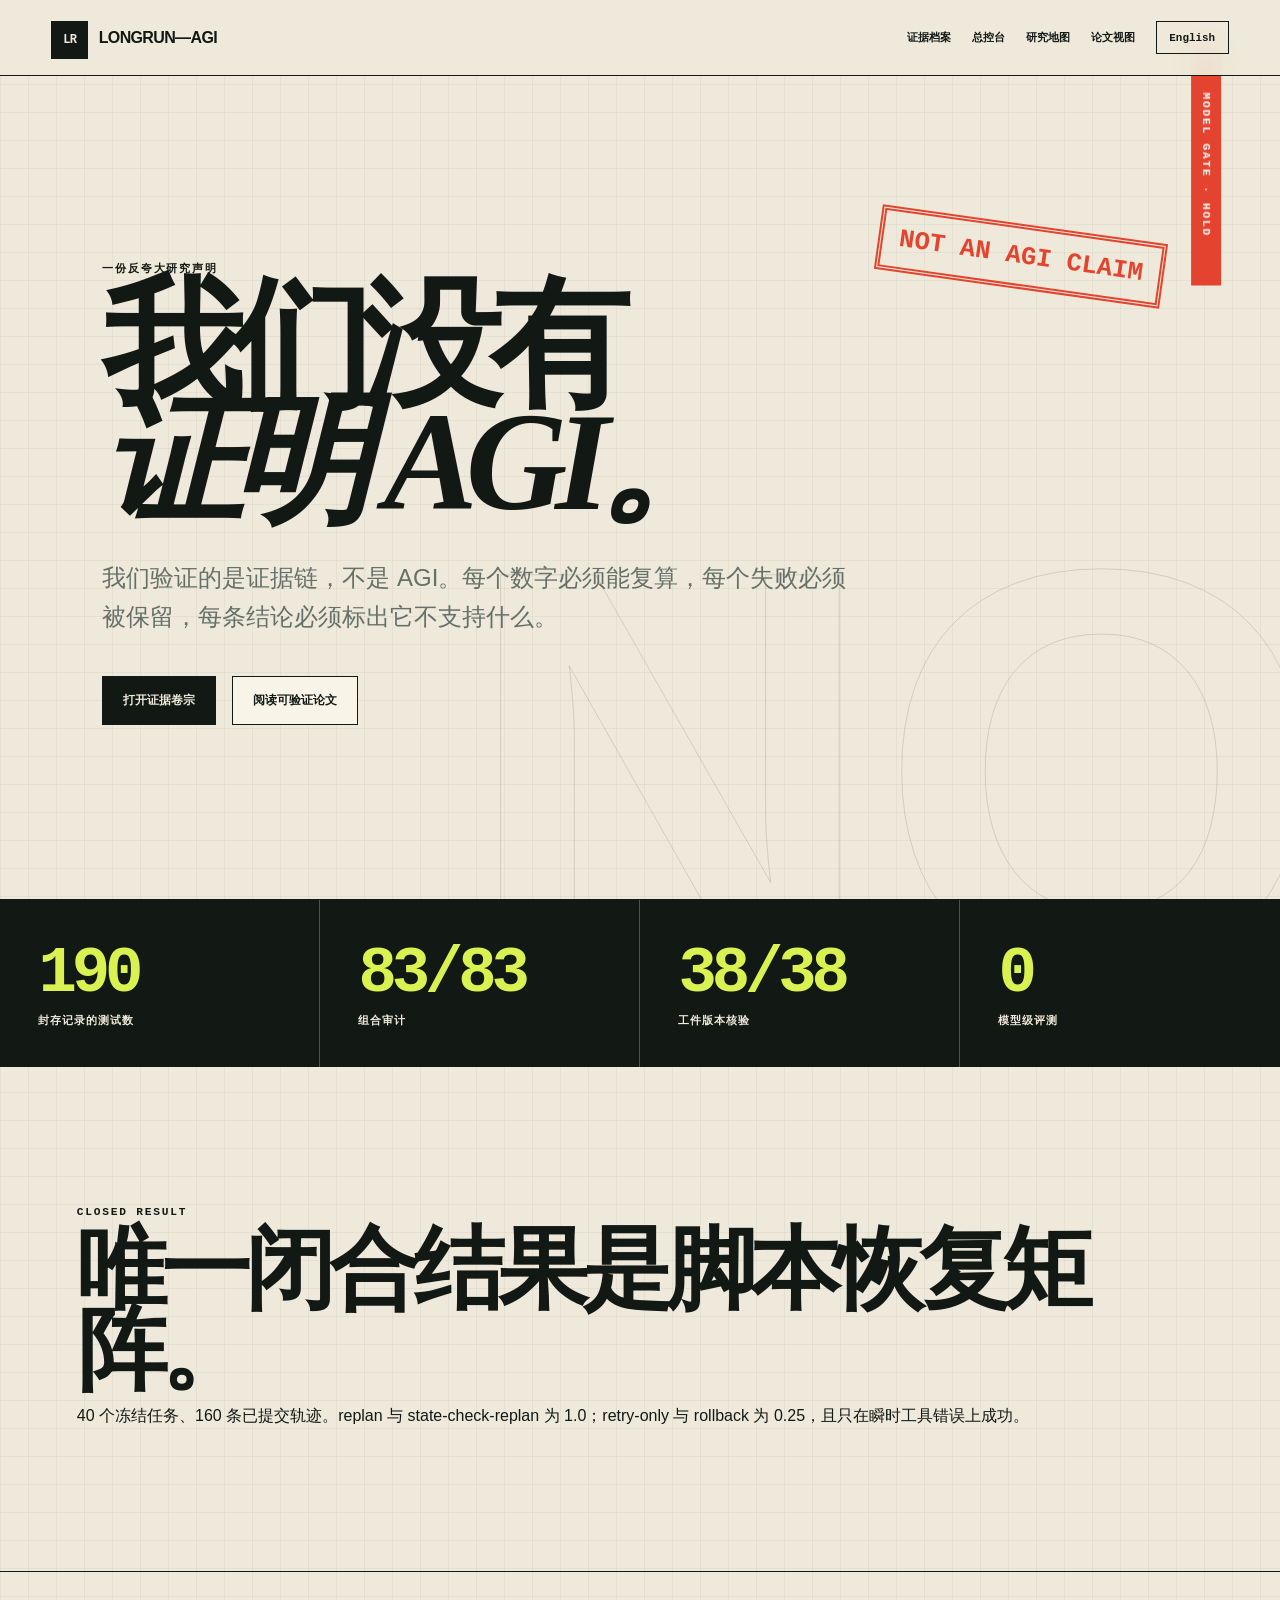
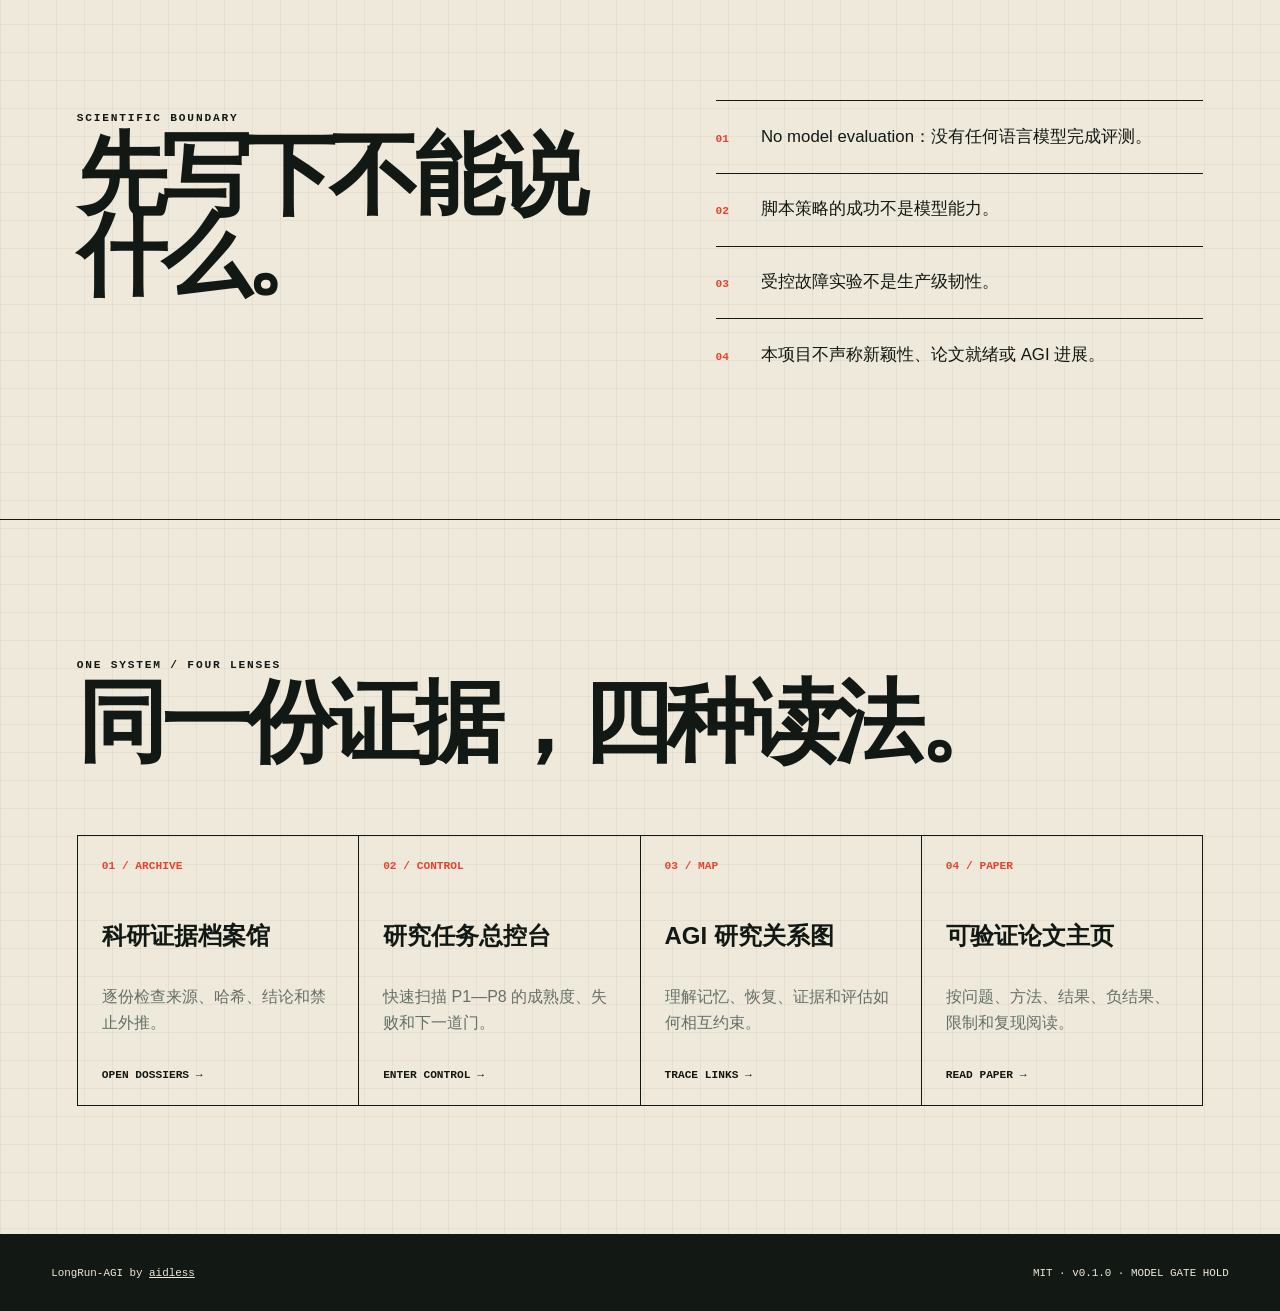
==== commit 83f79fd1: "Close the scripted recovery-matrix result with an offline check. make check replays the frozen 40-ta" ====
--- a/docs/index.html
+++ b/docs/index.html
@@ -1,6 +1,7 @@
 <!doctype html><html lang="zh-CN"><head><meta charset="utf-8"><meta name="viewport" content="width=device-width,initial-scale=1"><meta name="description" content="LongRun-AGI 可验证研究操作系统"><title>LongRun-AGI｜我们没有证明 AGI</title><link rel="stylesheet" href="assets/site.css"><script src="assets/evidence.js" defer></script><script src="assets/site.js" defer></script></head><body data-page="home"><a class="skip-link" href="#main" data-zh="跳到正文" data-en="Skip to content">跳到正文</a>
 <header class="topbar"><a class="brand" href="./"><b>LR</b>LONGRUN—AGI</a><nav class="nav" aria-label="主导航"><a href="archive/" data-zh="证据档案" data-en="Archive">证据档案</a><a href="control/" data-zh="总控台" data-en="Control">总控台</a><a href="map/" data-zh="研究地图" data-en="Map">研究地图</a><a href="paper/" data-zh="论文视图" data-en="Paper">论文视图</a><button class="lang" type="button" data-lang-toggle>English</button></nav></header><div class="gate-ribbon">MODEL GATE · HOLD</div>
 <main id="main"><section class="hero"><div class="stamp">NOT AN AGI CLAIM</div><div class="hero-copy"><p class="kicker" data-zh="一份反夸大研究声明" data-en="An anti-hype research statement">一份反夸大研究声明</p><h1 class="display"><span data-zh="我们没有" data-en="We did not">我们没有</span><br><em data-zh="证明 AGI。" data-en="prove AGI.">证明 AGI。</em></h1><p class="lede" data-zh="我们验证的是证据链，不是 AGI。每个数字必须能复算，每个失败必须被保留，每条结论必须标出它不支持什么。" data-en="We verify evidence chains, not AGI. Every number must be recomputable, every failure retained, and every claim bounded by what it cannot support.">我们验证的是证据链，不是 AGI。每个数字必须能复算，每个失败必须被保留，每条结论必须标出它不支持什么。</p><div class="actions"><a class="action primary" href="archive/" data-zh="打开证据卷宗" data-en="Open evidence dossiers">打开证据卷宗</a><a class="action" href="paper/" data-zh="阅读可验证论文" data-en="Read verifiable paper">阅读可验证论文</a></div></div></section>
-<section class="metrics" aria-label="验证摘要"><article class="metric"><strong>190</strong><span data-zh="云端测试通过" data-en="cloud tests passed">云端测试通过</span></article><article class="metric"><strong>83/83</strong><span data-zh="组合审计" data-en="portfolio checks">组合审计</span></article><article class="metric"><strong>38/38</strong><span data-zh="工件版本核验" data-en="artifact versions">工件版本核验</span></article><article class="metric"><strong>0</strong><span data-zh="模型级评测" data-en="model evaluations">模型级评测</span></article></section>
+<section class="metrics" aria-label="验证摘要"><article class="metric"><strong>190</strong><span data-zh="封存记录的测试数" data-en="tests recorded in the portfolio-v4 seal">封存记录的测试数</span></article><article class="metric"><strong>83/83</strong><span data-zh="组合审计" data-en="portfolio checks">组合审计</span></article><article class="metric"><strong>38/38</strong><span data-zh="工件版本核验" data-en="artifact versions">工件版本核验</span></article><article class="metric"><strong>0</strong><span data-zh="模型级评测" data-en="model evaluations">模型级评测</span></article></section>
+<section class="section" id="headline"><div><p class="kicker">CLOSED RESULT</p><h2 data-zh="唯一闭合结果是脚本恢复矩阵。" data-en="The only closed result is the scripted recovery matrix.">唯一闭合结果是脚本恢复矩阵。</h2><p data-zh="40 个冻结任务、160 条已提交轨迹。replan 与 state-check-replan 为 1.0；retry-only 与 rollback 为 0.25，且只在瞬时工具错误上成功。" data-en="40 frozen tasks and 160 committed traces. replan and state-check-replan are 1.0; retry-only and rollback are 0.25, and only on transient tool error. Scripted-policy contrast, not an LLM result.">40 个冻结任务、160 条已提交轨迹。replan 与 state-check-replan 为 1.0；retry-only 与 rollback 为 0.25，且只在瞬时工具错误上成功。</p></div></section>
 <section class="section manifesto"><div><p class="kicker">SCIENTIFIC BOUNDARY</p><h2 data-zh="先写下不能说什么。" data-en="Write down what cannot be claimed first.">先写下不能说什么。</h2></div><ol><li><span data-zh="No model evaluation：没有任何语言模型完成评测。" data-en="No model evaluation has been completed.">No model evaluation：没有任何语言模型完成评测。</span></li><li><span data-zh="脚本策略的成功不是模型能力。" data-en="Scripted-policy success is not model capability.">脚本策略的成功不是模型能力。</span></li><li><span data-zh="受控故障实验不是生产级韧性。" data-en="Controlled faults do not establish production resilience.">受控故障实验不是生产级韧性。</span></li><li><span data-zh="本项目不声称新颖性、论文就绪或 AGI 进展。" data-en="This project claims no novelty, publication readiness, or AGI progress.">本项目不声称新颖性、论文就绪或 AGI 进展。</span></li></ol></section>
 <section class="section"><div class="section-head"><div><p class="kicker">ONE SYSTEM / FOUR LENSES</p><h2 data-zh="同一份证据，四种读法。" data-en="One evidence base. Four ways in.">同一份证据，四种读法。</h2></div></div><div class="route-grid"><a class="route" href="archive/"><span class="num">01 / ARCHIVE</span><h3 data-zh="科研证据档案馆" data-en="Evidence archive">科研证据档案馆</h3><p data-zh="逐份检查来源、哈希、结论和禁止外推。" data-en="Inspect sources, hashes, findings, and prohibited extrapolations.">逐份检查来源、哈希、结论和禁止外推。</p><b>OPEN DOSSIERS →</b></a><a class="route" href="control/"><span class="num">02 / CONTROL</span><h3 data-zh="研究任务总控台" data-en="Mission control">研究任务总控台</h3><p data-zh="快速扫描 P1—P8 的成熟度、失败和下一道门。" data-en="Scan maturity, failures, and the next gate across P1—P8.">快速扫描 P1—P8 的成熟度、失败和下一道门。</p><b>ENTER CONTROL →</b></a><a class="route" href="map/"><span class="num">03 / MAP</span><h3 data-zh="AGI 研究关系图" data-en="Research map">AGI 研究关系图</h3><p data-zh="理解记忆、恢复、证据和评估如何相互约束。" data-en="See how memory, recovery, evidence, and evaluation constrain one another.">理解记忆、恢复、证据和评估如何相互约束。</p><b>TRACE LINKS →</b></a><a class="route" href="paper/"><span class="num">04 / PAPER</span><h3 data-zh="可验证论文主页" data-en="Verifiable paper">可验证论文主页</h3><p data-zh="按问题、方法、结果、负结果、限制和复现阅读。" data-en="Read problem, method, results, negatives, limits, and reproduction.">按问题、方法、结果、负结果、限制和复现阅读。</p><b>READ PAPER →</b></a></div></section></main><footer><span>LongRun-AGI by <a href="https://github.com/aidless">aidless</a></span><span>MIT · v0.1.0 · MODEL GATE HOLD</span></footer></body></html>
